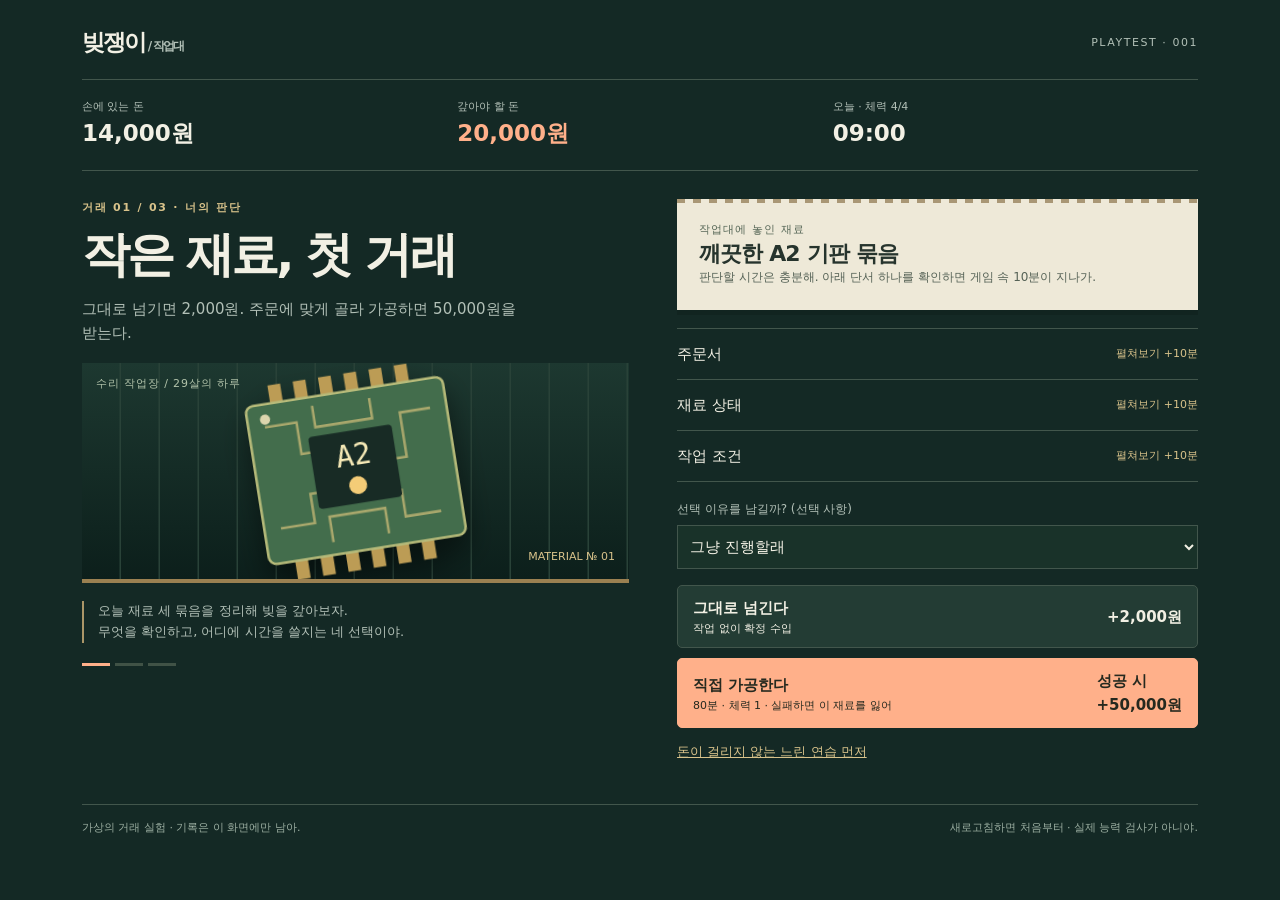
==== debt-lab/index.html @ 433d4320 "Add debt workshop web playtest 20261127-194535" ====
<!doctype html><html lang="ko"><meta charset="utf-8"><meta name="viewport" content="width=device-width,initial-scale=1"><meta http-equiv="refresh" content="0;url=./20261127-194535/"><title>빚쟁이 작업대</title><a href="./20261127-194535/">빚쟁이 작업대 열기</a></html>
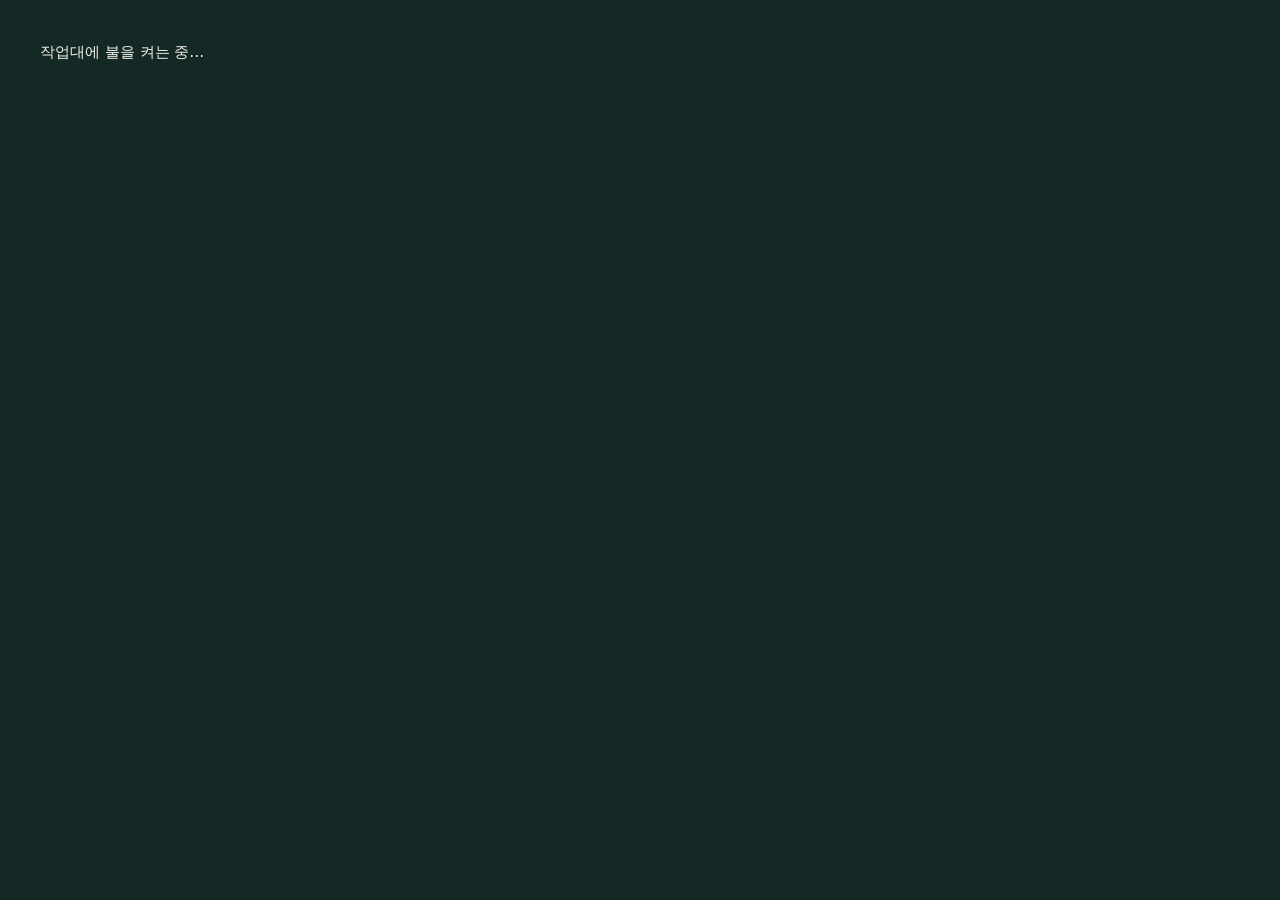
==== commit 4326dc3b: "Add debt workshop web playtest 20261127-194722" ====
--- a/debt-lab/index.html
+++ b/debt-lab/index.html
@@ -1 +1 @@
-<!doctype html><html lang="ko"><meta charset="utf-8"><meta name="viewport" content="width=device-width,initial-scale=1"><meta http-equiv="refresh" content="0;url=./20261127-194535/"><title>빚쟁이 작업대</title><a href="./20261127-194535/">빚쟁이 작업대 열기</a></html>+<!doctype html><html lang="ko"><meta charset="utf-8"><meta name="viewport" content="width=device-width,initial-scale=1"><meta http-equiv="refresh" content="0;url=./20261127-194722/"><title>빚쟁이 작업대</title><a href="./20261127-194722/">빚쟁이 작업대 열기</a></html>
